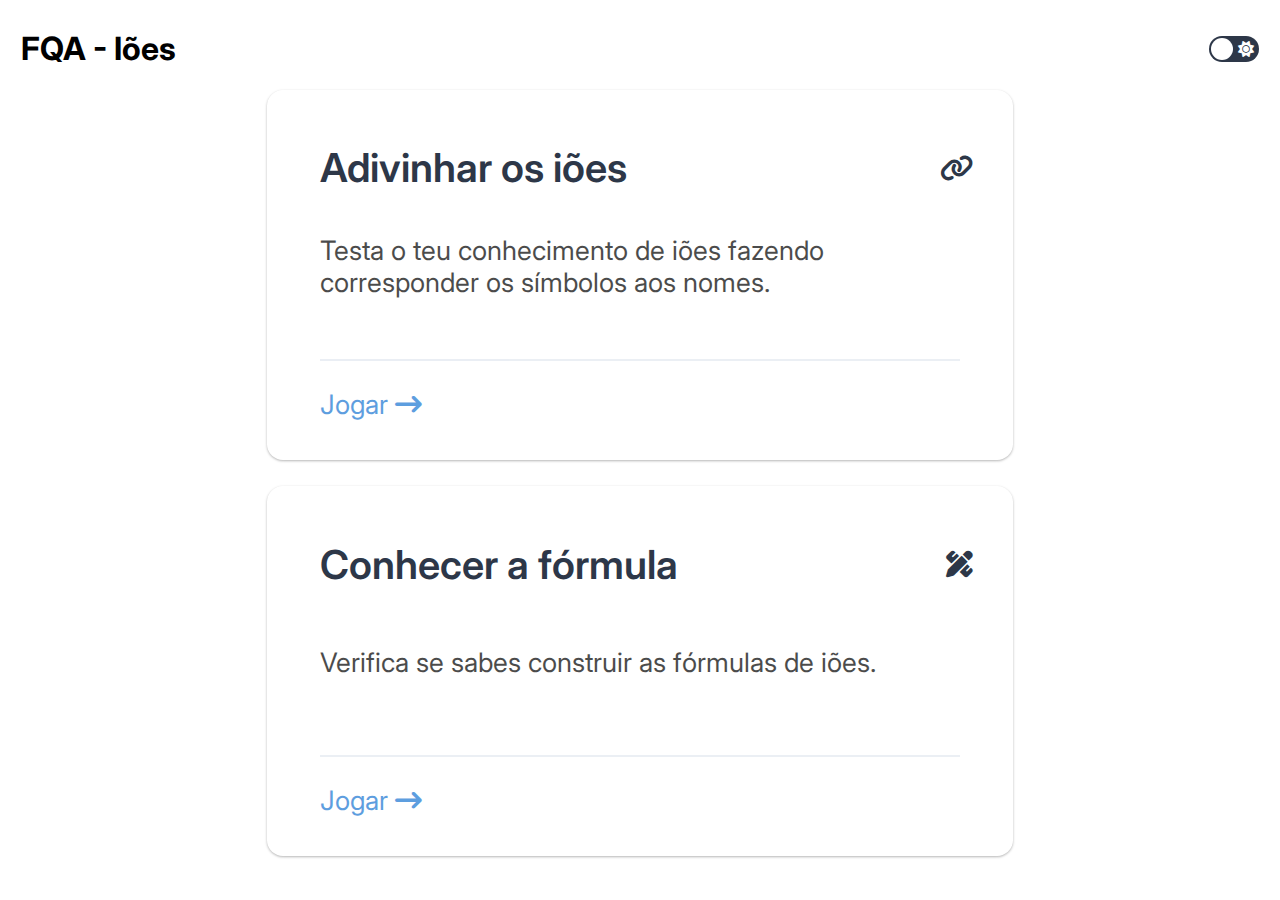
==== index.html @ 70c51238 "Add instructions for first game" ====
<!DOCTYPE html>
<html lang="en">
<head>
    <meta charset="UTF-8">
    <meta http-equiv="X-UA-Compatible" content="IE=edge">
    <meta name="viewport" content="width=device-width, initial-scale=1.0">
    <link rel="stylesheet" href="https://cdnjs.cloudflare.com/ajax/libs/font-awesome/6.0.0/css/all.min.css">
    <link rel="preconnect" href="https://fonts.googleapis.com">
    <link rel="preconnect" href="https://fonts.gstatic.com" crossorigin>
    <link href="https://fonts.googleapis.com/css2?family=Roboto&display=swap" rel="stylesheet"> 
    <link href="https://fonts.googleapis.com/css2?family=Inter:wght@400;500&family=Roboto&display=swap" rel="stylesheet"> 
    <link rel="stylesheet" href="style.css">
    <script src="slider.js"></script>
    
    <title>Ion Teaching</title>
</head>
<body>
    <div class="container">
        <div class="title">
            <div class="title__content">
                <h1>FQA - Iões</h1>
            </div>
            <div class="title__theme-swapper">
                <input type="checkbox" class="checkbox" id="checkbox">
                <label for="checkbox" class="label">
                    <i class="fa-solid fa-moon"></i>
                    <i class="fa-solid fa-sun"></i>
                    <div class="slider"></div>
                </label>  
            </div>
        </div>
        <div class="selectors">
            <div class="card">
                <div class="title">
                    <div class="title__content">Adivinhar os iões</div>
                    <div class="title__icon"><i class="fa-solid fa-link"></i></div>
                </div>
                <div class="content">
                    Testa o teu conhecimento de iões fazendo corresponder os símbolos aos nomes.
                </div>
                <div class="action">
                    <a href="/pages/guess-ion/guess.html">Jogar <i class="fa-solid fa-arrow-right-long"></i></a>
                </div>
            </div>
            <div class="card">
                <div class="title">
                    <div class="title__content">Conhecer a fórmula</div>
                    <div class="title__icon"><i class="fa-solid fa-pen-ruler"></i></div>
                </div>
                <div class="content">
                    Verifica se sabes construir as fórmulas de iões.
                </div>
                <div class="action">
                    <a href="/pages/learn-formula.html">Jogar <i class="fa-solid fa-arrow-right-long"></i></a>
                </div>
            </div>
        </div>
    </div>
</body>
</html>
---- style.css ----
h1 {
    font-family: 'Inter', sans-serif;
}

body.dark{
    background-color: green;
}

.container {
    height: 80vh;
}

.container > .title {
    display: flex;
    justify-content: space-between;
    align-items: center;
    padding-right: 10pt;
    padding-left: 10pt;
}

.label {
    background-color: #2D3748;
    display: flex;
    height: 26px;
    width: 50px;
    border-radius: 50px;
    align-items: center;
    justify-content: space-between;
    padding: 5px;
    position: relative;
    box-sizing: border-box;
}

.checkbox {
    opacity: 0;
    position: absolute;
}



.label > .fa-sun {
    color: white;
}

.label > .fa-moon {
    color: white;
}

.label > .slider{
    background-color: white;
    position: absolute;
    top: 2px;
    left: 2px;
    border-radius: 50%;
    height: 22px;
    width: 22px;
    transition: transform 0.5s ease;
}

.checkbox:checked + .label > .slider{
    transform: translateX(22px);
}

.selectors {
    display:flex;
    flex-wrap: wrap;
    overflow-wrap: break-word;
    justify-content: space-evenly;
    align-items:center;
    width:100%;
    height:100%;
    font-family: 'Inter', sans-serif;
}

.card {
    width: 500pt;
    box-shadow: 0 1px 3px 0 rgba(0, 0, 0, 0.2), 0 1px 2px 0 rgba(0, 0, 0, 0.1);
    display: flex;
    flex-direction: column;
    justify-content: space-evenly;
    margin-bottom: 20pt;
    border-radius: 12pt;
    border-width: 1pt solid #E2E8F0;
    padding: 30pt;
}

.card > .title {
    display: flex;
    justify-content: space-between;
    align-items: center;
    margin-bottom: 15pt;
    padding: 10pt 0pt 0pt 10pt;
}

.card > .title > .title__content {
    color: #2D3748;
    font-weight: 600;
    font-size: 30pt;
}

.card > .title > .title__icon {
    color: #2D3748;
    font-weight: 600;
    font-size: 20pt;
}

.card > .content {
    font-size: 20pt;
    opacity: 0.7;
    min-height: 60pt;
    margin-bottom: 30pt;
    padding: 10pt;
    display: flex;
    align-items: center;
}

.card > .action {
    border-top: 2pt solid #E2E8F0;
    padding: 20pt 0pt 0pt 0pt;
    margin: 0pt 10pt 0pt 10pt;
    font-size: 20pt;
    opacity: 0.7;
}

a {
    color: #1976d2;
}

a:visited {
    color: #1976d2;
}

a:link {
    text-decoration: none;
}

/* Dark Theme Shenanigans */

@media (prefers-color-scheme: dark) {
    .card { background:  #2d3748; color: white; }
    .card > .title > .title__content { opacity: 0.87; color: white;}
    .card > .title > .title__icon {color: #319795}
    .content { opacity: 0.6; color: white; }
    a { color: #319795; }
    a:visited { color: #319795; }
    a:hover {color: #45d3d1}
    h1 { color: white}
    body { background: #1a202c}
  }
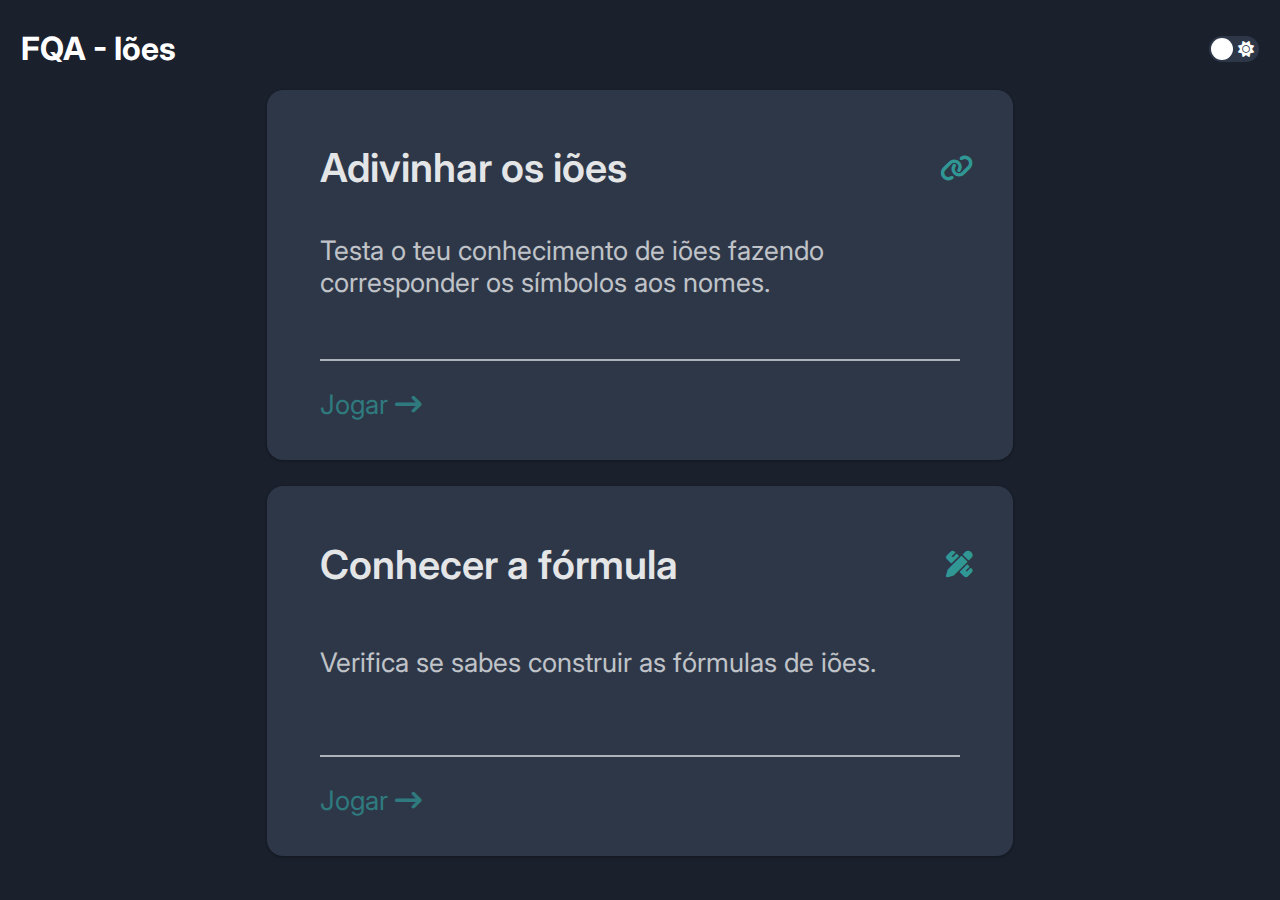
==== commit a5068ef3: "idk what" ====
--- a/index.html
+++ b/index.html
@@ -14,7 +14,7 @@
     
     <title>Ion Teaching</title>
 </head>
-<body>
+<body onload = toggleTheme()> 
     <div class="container">
         <div class="title">
             <div class="title__content">
--- a/style.css
+++ b/style.css
@@ -2,9 +2,7 @@
     font-family: 'Inter', sans-serif;
 }
 
-body.dark{
-    background-color: green;
-}
+
 
 .container {
     height: 80vh;
@@ -136,7 +134,8 @@
 
 /* Dark Theme Shenanigans */
 
-@media (prefers-color-scheme: dark) {
+
+    
     .card { background:  #2d3748; color: white; }
     .card > .title > .title__content { opacity: 0.87; color: white;}
     .card > .title > .title__icon {color: #319795}
@@ -146,4 +145,5 @@
     a:hover {color: #45d3d1}
     h1 { color: white}
     body { background: #1a202c}
-  }+  } 
+
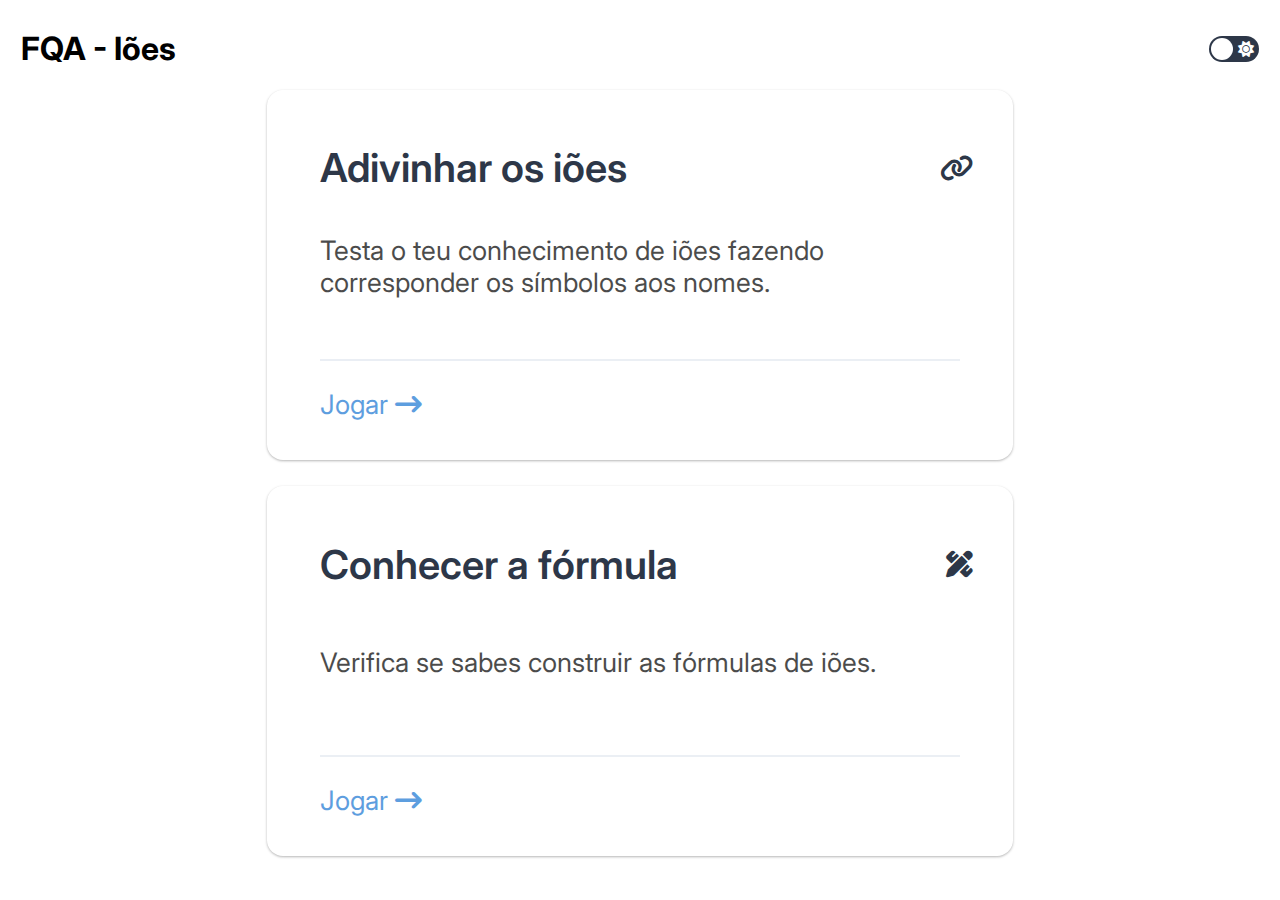
==== commit 67c6427b: "Improve navigation" ====
--- a/index.html
+++ b/index.html
@@ -39,7 +39,7 @@
                     Testa o teu conhecimento de iões fazendo corresponder os símbolos aos nomes.
                 </div>
                 <div class="action">
-                    <a href="/pages/guess-ion/guess.html">Jogar <i class="fa-solid fa-arrow-right-long"></i></a>
+                    <a href="pages/guess-ion/guess.html">Jogar <i class="fa-solid fa-arrow-right-long"></i></a>
                 </div>
             </div>
             <div class="card">
@@ -51,7 +51,7 @@
                     Verifica se sabes construir as fórmulas de iões.
                 </div>
                 <div class="action">
-                    <a href="/pages/learn-formula.html">Jogar <i class="fa-solid fa-arrow-right-long"></i></a>
+                    <a href="pages/learn-formula.html">Jogar <i class="fa-solid fa-arrow-right-long"></i></a>
                 </div>
             </div>
         </div>
--- a/style.css
+++ b/style.css
@@ -135,7 +135,7 @@
 /* Dark Theme Shenanigans */
 
 
-    
+/*     
     .card { background:  #2d3748; color: white; }
     .card > .title > .title__content { opacity: 0.87; color: white;}
     .card > .title > .title__icon {color: #319795}
@@ -146,4 +146,4 @@
     h1 { color: white}
     body { background: #1a202c}
   } 
-
+ */
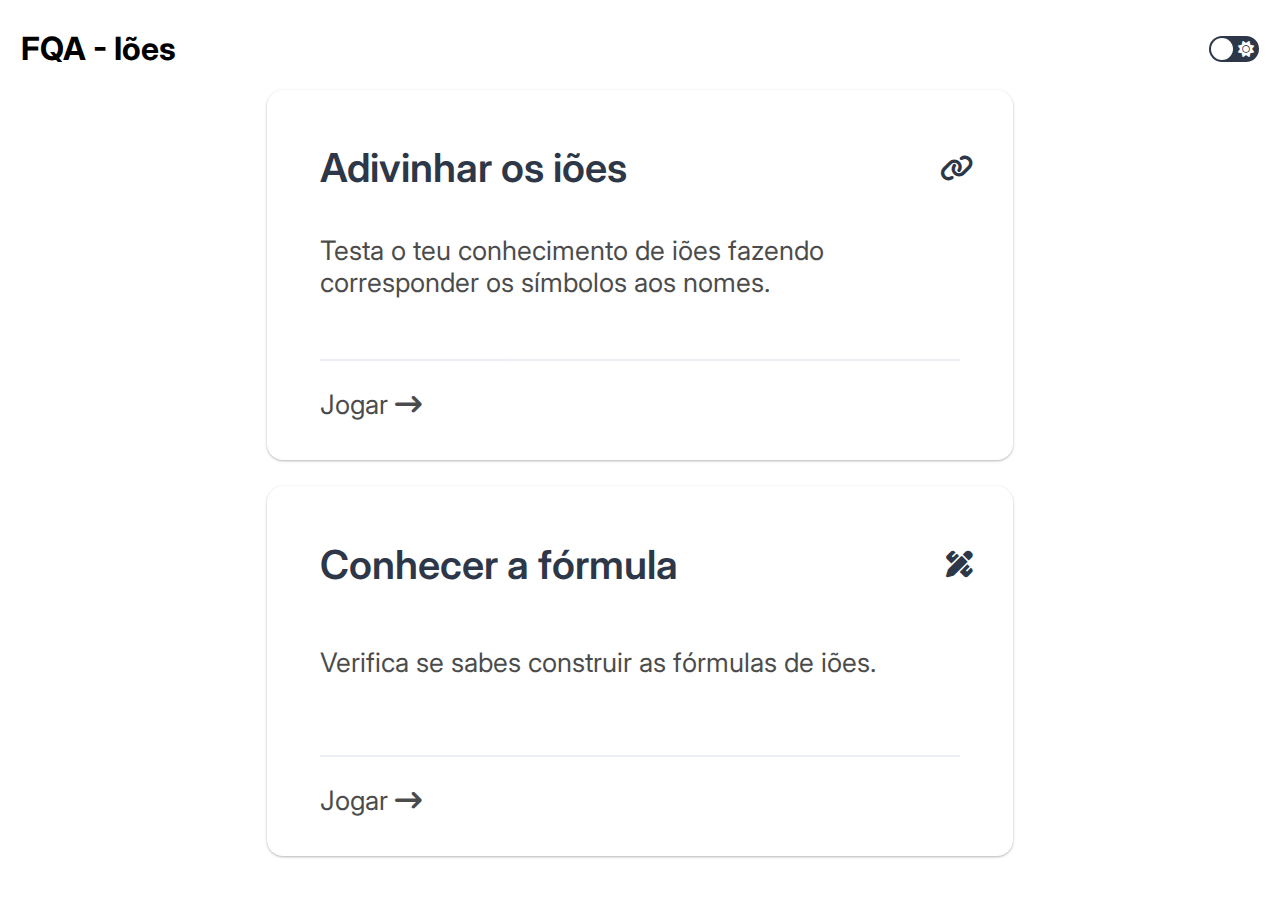
==== commit 16948769: "added toggle theme code (not working)" ====
--- a/index.html
+++ b/index.html
@@ -14,7 +14,7 @@
     
     <title>Ion Teaching</title>
 </head>
-<body onload = toggleTheme()> 
+<body> 
     <div class="container">
         <div class="title">
             <div class="title__content">
--- a/style.css
+++ b/style.css
@@ -1,5 +1,6 @@
 h1 {
     font-family: 'Inter', sans-serif;
+    color: var(--text-color);
 }
 
 
@@ -73,12 +74,13 @@
 .card {
     width: 500pt;
     box-shadow: 0 1px 3px 0 rgba(0, 0, 0, 0.2), 0 1px 2px 0 rgba(0, 0, 0, 0.1);
+    background: var(--card-background-color);
     display: flex;
     flex-direction: column;
     justify-content: space-evenly;
     margin-bottom: 20pt;
     border-radius: 12pt;
-    border-width: 1pt solid #E2E8F0;
+    border-width: 1pt solid var(--border-color);
     padding: 30pt;
 }
 
@@ -91,13 +93,13 @@
 }
 
 .card > .title > .title__content {
-    color: #2D3748;
+    color: var(--title-color);
     font-weight: 600;
     font-size: 30pt;
 }
 
 .card > .title > .title__icon {
-    color: #2D3748;
+    color: var(--title-color);
     font-weight: 600;
     font-size: 20pt;
 }
@@ -113,7 +115,7 @@
 }
 
 .card > .action {
-    border-top: 2pt solid #E2E8F0;
+    border-top: 2pt solid var(--border-color);
     padding: 20pt 0pt 0pt 0pt;
     margin: 0pt 10pt 0pt 10pt;
     font-size: 20pt;
@@ -121,11 +123,14 @@
 }
 
 a {
-    color: #1976d2;
+    color: var(--link-colour);
 }
 
 a:visited {
-    color: #1976d2;
+    color: var(--link-colour);
+}
+a:hover {
+    color:var(--link-hover-color);
 }
 
 a:link {
@@ -146,4 +151,36 @@
     h1 { color: white}
     body { background: #1a202c}
   } 
- */
+
+*/
+
+:root {
+    --background-color: white;
+    --card-background-color: white;
+    --title-color: #2D3748;
+    --text-color: black;
+    --link-color: #1976d2;
+    --link-hover-color: #1976d2;
+    --border-color: #E2E8F0;
+
+}
+
+html[color-theme = 'light']{
+    --background-color: white;
+    --card-background-color: white;
+    --title-color: #2D3748;
+    --text-color: black;
+    --link-color: #1976d2;
+    --link-hover-color: #1976d2;
+    --border-color: #E2E8F0;
+}
+
+html[color-theme = 'dark']{
+    --background-color: #1a202c;
+    --card-background-color: #2D3748;
+    --title-color: white;
+    --text-color: white;
+    --link-color: #319795;
+    --link-hover-color: #45d3d1;
+    --border-color: #E2E8F0;
+}
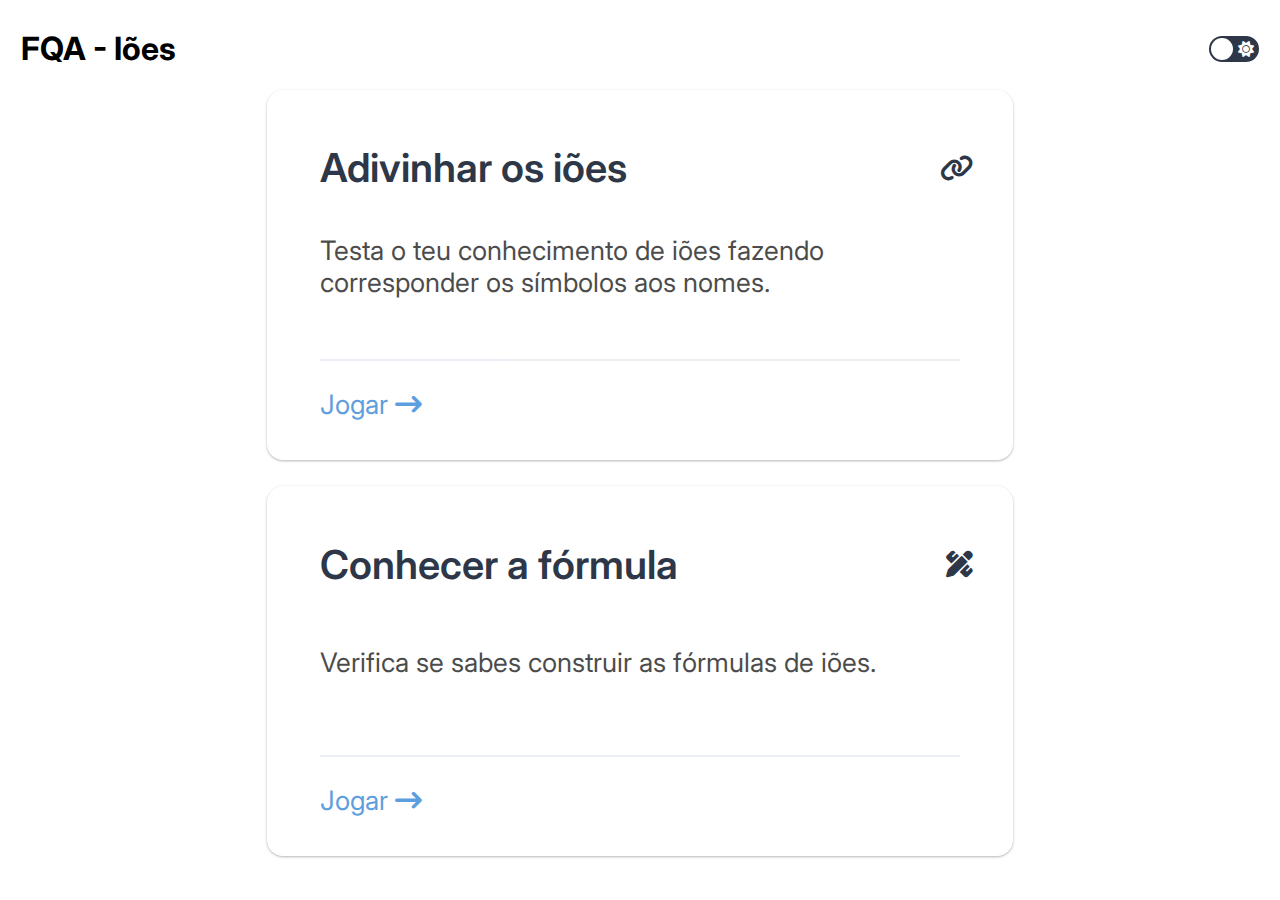
==== commit b396b9b5: "theme changer working :)" ====
--- a/index.html
+++ b/index.html
@@ -10,7 +10,6 @@
     <link href="https://fonts.googleapis.com/css2?family=Roboto&display=swap" rel="stylesheet"> 
     <link href="https://fonts.googleapis.com/css2?family=Inter:wght@400;500&family=Roboto&display=swap" rel="stylesheet"> 
     <link rel="stylesheet" href="style.css">
-    <script src="slider.js"></script>
     
     <title>Ion Teaching</title>
 </head>
@@ -56,5 +55,6 @@
             </div>
         </div>
     </div>
+    <script src="slider.js"></script>
 </body>
 </html>--- a/style.css
+++ b/style.css
@@ -1,3 +1,7 @@
+body {
+    background: var(--background-color);
+}
+
 h1 {
     font-family: 'Inter', sans-serif;
     color: var(--text-color);
@@ -105,6 +109,7 @@
 }
 
 .card > .content {
+    color: var(--text-color);
     font-size: 20pt;
     opacity: 0.7;
     min-height: 60pt;
@@ -123,11 +128,11 @@
 }
 
 a {
-    color: var(--link-colour);
+    color: var(--link-color);
 }
 
 a:visited {
-    color: var(--link-colour);
+    color: var(--link-color);
 }
 a:hover {
     color:var(--link-hover-color);
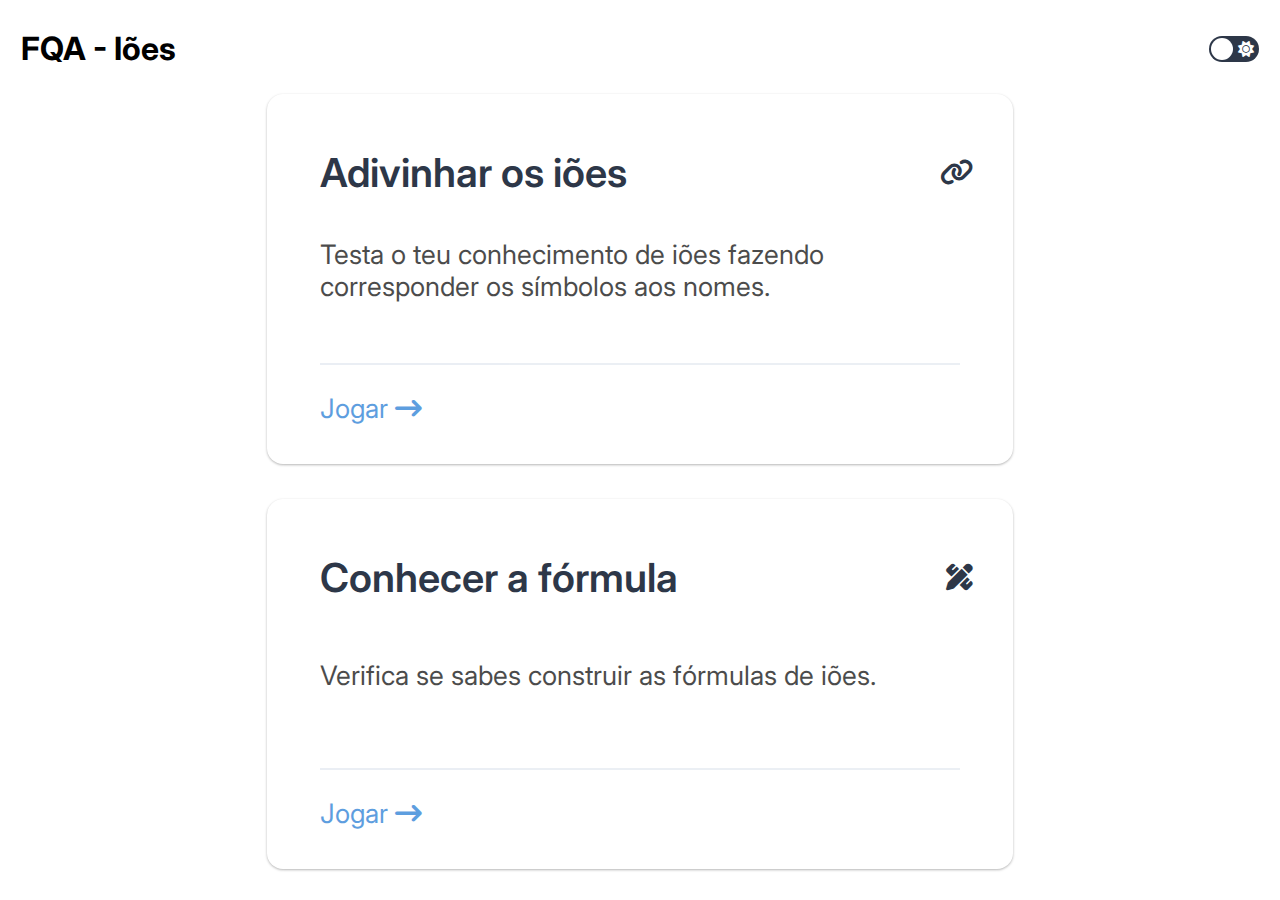
==== commit 7413145b: "Improve layout on mobile" ====
--- a/index.html
+++ b/index.html
@@ -3,7 +3,7 @@
 <head>
     <meta charset="UTF-8">
     <meta http-equiv="X-UA-Compatible" content="IE=edge">
-    <meta name="viewport" content="width=device-width, initial-scale=1.0">
+    <meta name="viewport" content="width=device-width, initial-scale=1.0, user-scalable=no">
     <link rel="stylesheet" href="https://cdnjs.cloudflare.com/ajax/libs/font-awesome/6.0.0/css/all.min.css">
     <link rel="preconnect" href="https://fonts.googleapis.com">
     <link rel="preconnect" href="https://fonts.gstatic.com" crossorigin>
@@ -55,6 +55,6 @@
             </div>
         </div>
     </div>
-    <script src="slider.js"></script>
 </body>
+<script src="slider.js"></script>
 </html>--- a/style.css
+++ b/style.css
@@ -1,16 +1,18 @@
 body {
     background: var(--background-color);
+    transition: all var(--transition-time) ease-in-out;
 }
 
 h1 {
     font-family: 'Inter', sans-serif;
     color: var(--text-color);
+    transition: all var(--transition-time) ease-in-out;
 }
 
 
 
 .container {
-    height: 80vh;
+    height: 90vh;
 }
 
 .container > .title {
@@ -57,7 +59,7 @@
     border-radius: 50%;
     height: 22px;
     width: 22px;
-    transition: transform 0.5s ease;
+    transition: transform var(--transition-time) ease;
 }
 
 .checkbox:checked + .label > .slider{
@@ -86,6 +88,7 @@
     border-radius: 12pt;
     border-width: 1pt solid var(--border-color);
     padding: 30pt;
+    transition: all var(--transition-time) ease-in-out;
 }
 
 .card > .title {
@@ -100,12 +103,14 @@
     color: var(--title-color);
     font-weight: 600;
     font-size: 30pt;
+    transition: all var(--transition-time) ease-in-out;
 }
 
 .card > .title > .title__icon {
     color: var(--title-color);
     font-weight: 600;
     font-size: 20pt;
+    transition: all var(--transition-time) ease-in-out;
 }
 
 .card > .content {
@@ -117,6 +122,7 @@
     padding: 10pt;
     display: flex;
     align-items: center;
+    transition: all var(--transition-time) ease-in-out;
 }
 
 .card > .action {
@@ -125,40 +131,25 @@
     margin: 0pt 10pt 0pt 10pt;
     font-size: 20pt;
     opacity: 0.7;
+    transition: all var(--transition-time) ease-in-out;
 }
 
 a {
     color: var(--link-color);
-}
-
+    transition: all var(--transition-time) ease-in-out;
+}
 a:visited {
     color: var(--link-color);
+    transition: all var(--transition-time) ease-in-out;
 }
 a:hover {
     color:var(--link-hover-color);
 }
-
 a:link {
     text-decoration: none;
 }
 
 /* Dark Theme Shenanigans */
-
-
-/*     
-    .card { background:  #2d3748; color: white; }
-    .card > .title > .title__content { opacity: 0.87; color: white;}
-    .card > .title > .title__icon {color: #319795}
-    .content { opacity: 0.6; color: white; }
-    a { color: #319795; }
-    a:visited { color: #319795; }
-    a:hover {color: #45d3d1}
-    h1 { color: white}
-    body { background: #1a202c}
-  } 
-
-*/
-
 :root {
     --background-color: white;
     --card-background-color: white;
@@ -167,6 +158,7 @@
     --link-color: #1976d2;
     --link-hover-color: #1976d2;
     --border-color: #E2E8F0;
+    --transition-time: 0.3s;
 
 }
 
@@ -178,6 +170,7 @@
     --link-color: #1976d2;
     --link-hover-color: #1976d2;
     --border-color: #E2E8F0;
+    --transition-time: 0.3s;
 }
 
 html[color-theme = 'dark']{
@@ -188,4 +181,36 @@
     --link-color: #319795;
     --link-hover-color: #45d3d1;
     --border-color: #E2E8F0;
-}
+    --transition-time: 0.3s;
+}
+
+/* Responsive layout */
+/* Extra small devices (phones, 600px and down) */
+ @media only screen and (max-width: 600px) {
+
+    .card {
+        width: 200pt;
+        margin-bottom: 10pt;
+        padding: 25pt 10pt 15pt 10pt;
+    }
+
+    .card > .title > .title__content {
+        font-size: 20pt;
+    }
+    
+    .card > .title > .title__icon {
+        font-size: 12pt;
+    }
+
+    .card > .content {
+        font-size: 15pt;
+        margin-bottom: 10pt;
+        padding: 10pt;
+    }
+
+    .card > .action {
+        padding: 10pt 0pt 0pt 0pt;
+        margin: 0pt 10pt 0pt 10pt;
+        font-size: 15pt;
+    }
+ }